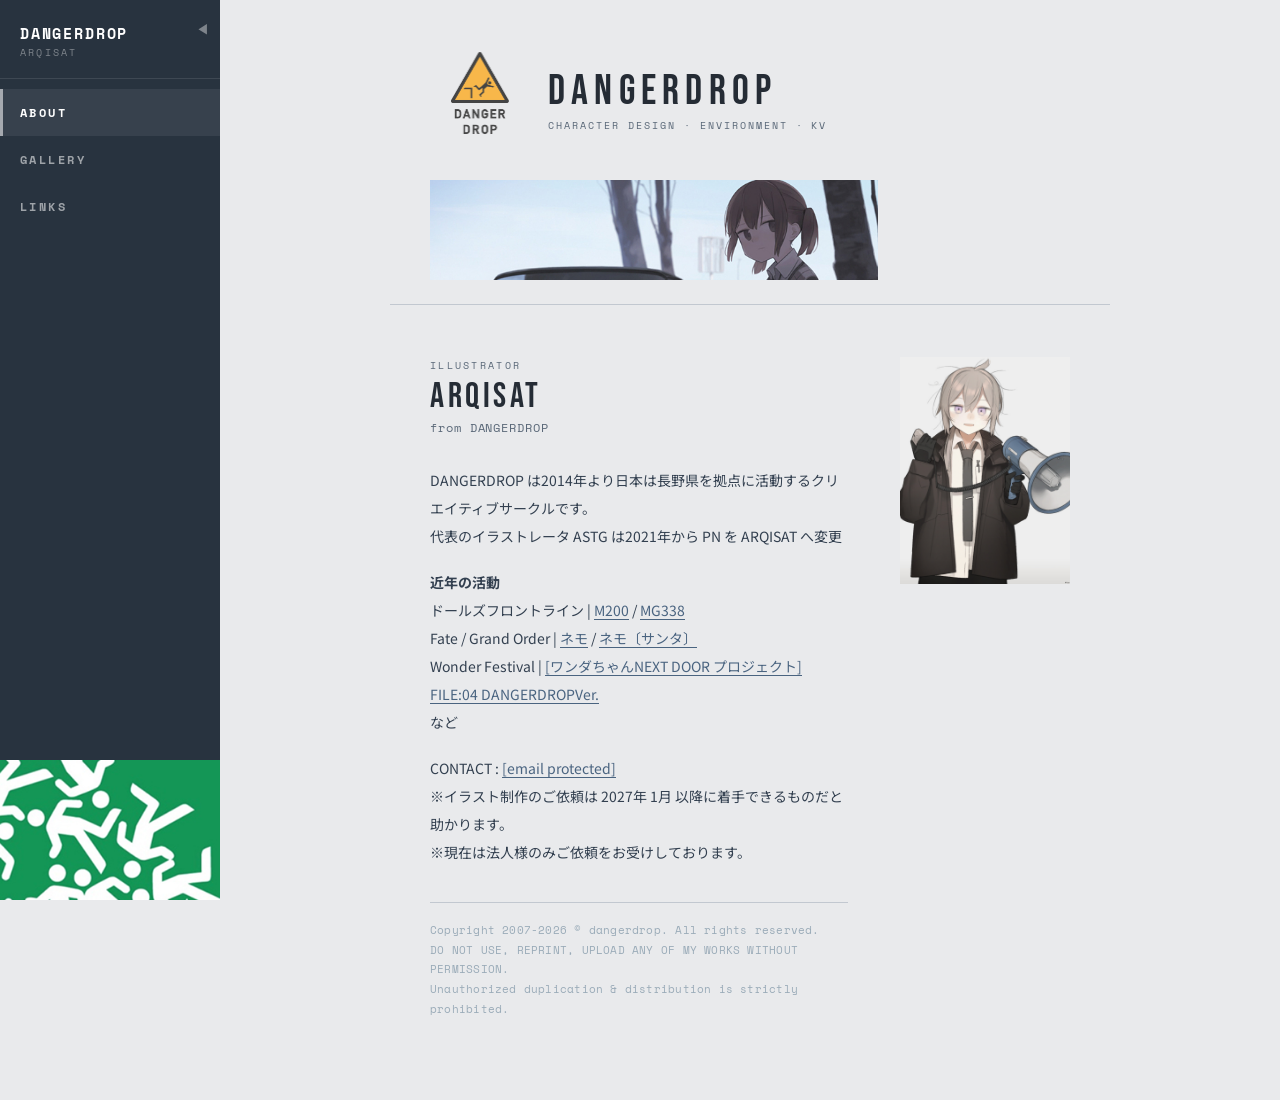
==== dangerdrop (1).html @ b926cb09 "Initial commit" ====
<!DOCTYPE html>
<html lang="ja">
<head>
<meta charset="UTF-8">
<meta name="viewport" content="width=device-width, initial-scale=1.0">
<title>DANGERDROP</title>
<link href="https://fonts.googleapis.com/css2?family=Bebas+Neue&family=Noto+Sans+JP:wght@300;400;500&family=Space+Mono:wght@400;700&display=swap" rel="stylesheet">
<style>
*,*::before,*::after{box-sizing:border-box;margin:0;padding:0}
:root{
  --accent:#4a6480;
  --accent-dark:#35506a;
  --sidebar:#28333f;
  --sidebar-art:#1a2c2c;
  --bg:#e9eaec;
  --border:#c2c8d0;
  --text:#252c35;
  --text-sub:#5a6878;
  --sw:220px;
  --col:640px;
  --tr:0.35s cubic-bezier(0.4,0,0.2,1);
}
body{font-family:'Noto Sans JP',sans-serif;background:var(--bg);color:var(--text);overflow-x:hidden;min-height:100vh}

/* ── Sidebar ── */
#sidebar{width:var(--sw);min-height:100vh;background:var(--sidebar);display:flex;flex-direction:column;position:fixed;left:0;top:0;z-index:100;transition:transform var(--tr)}
body.closed #sidebar{transform:translateX(calc(-1 * var(--sw)))}
.sidebar-brand{padding:24px 20px 18px;color:white;font-family:'Space Mono',monospace;font-size:0.95rem;font-weight:700;letter-spacing:0.12em;text-transform:uppercase;border-bottom:1px solid rgba(255,255,255,0.1);line-height:1.3}
.sidebar-brand span{display:block;font-size:0.62rem;font-weight:400;letter-spacing:0.22em;color:rgba(255,255,255,0.4);margin-top:3px}
.nav-links{display:flex;flex-direction:column;flex:1;padding-top:10px}
.nav-link{color:rgba(255,255,255,0.55);font-family:'Space Mono',monospace;font-size:0.78rem;font-weight:700;letter-spacing:0.2em;text-transform:uppercase;padding:14px 20px;cursor:pointer;position:relative;transition:color 0.18s,background 0.18s;user-select:none}
.nav-link::before{content:'';position:absolute;left:0;top:0;bottom:0;width:3px;background:rgba(255,255,255,0.55);transform:scaleY(0);transition:transform 0.2s}
.nav-link:hover{color:white}
.nav-link:hover::before{transform:scaleY(1)}
.nav-link.active{color:white;background:rgba(255,255,255,0.07)}
.nav-link.active::before{transform:scaleY(1)}
.sidebar-art{width:100%;height:140px;background:var(--sidebar-art);overflow:hidden;flex-shrink:0}
.sidebar-art img{width:100%;height:100%;object-fit:cover}

/* ── Toggle ── */
#toggleBtn{position:fixed;top:20px;left:calc(var(--sw) - 30px);background:none;border:none;cursor:pointer;color:rgba(255,255,255,0.4);font-size:0.8rem;padding:4px 6px;z-index:999;transition:left var(--tr),color var(--tr);line-height:1}
body.closed #toggleBtn{left:6px;color:var(--text-sub)}

/* ── Main ── */
#main{margin-left:var(--sw);min-height:100vh;display:flex;flex-direction:column;align-items:center;transition:margin-left var(--tr)}
body.closed #main{margin-left:0}

/* ── Header ── */
.site-header{width:100%;max-width:calc(var(--col) + 80px);padding:52px 40px 0;display:flex;flex-direction:column;gap:28px}
.header-top{display:flex;align-items:center;gap:18px}
.logo-block{flex-shrink:0;width:100px;height:100px;overflow:hidden}
.logo-block img{width:100%;height:100%;object-fit:contain}
.site-title{font-family:'Bebas Neue',sans-serif;font-size:2.6rem;letter-spacing:0.15em;color:var(--text);line-height:1}
.site-tagline{font-family:'Space Mono',monospace;font-size:0.62rem;letter-spacing:0.2em;color:var(--text-sub);margin-top:5px;text-transform:uppercase}
.header-banner{width:70%;height:100px;overflow:hidden;margin-right:auto}
.header-banner img{width:100%;height:100%;object-fit:cover}
.header-divider{border:none;border-top:1px solid var(--border);width:100%;max-width:calc(var(--col) + 80px);margin-top:24px}

/* ── img-slot (placeholder、画像がない場所) ── */
.img-slot{background:#e4e6ea;border:1.5px dashed #b0b8c4;display:flex;align-items:center;justify-content:center;color:#a0aab4;font-family:'Space Mono',monospace;font-size:0.65rem;letter-spacing:0.08em;width:100%;height:100%}

/* ── Pages ── */
.page{display:none;width:100%;max-width:calc(var(--col) + 80px);padding:52px 40px 80px}
.page.active{display:block}

/* ── About ── */
.about-wrap{display:grid;grid-template-columns:1fr 170px;gap:52px;align-items:start}
.about-label{font-family:'Space Mono',monospace;font-size:0.65rem;letter-spacing:0.22em;color:var(--text-sub);text-transform:uppercase;margin-bottom:5px}
.about-name{font-family:'Bebas Neue',sans-serif;font-size:2.2rem;letter-spacing:0.1em;color:var(--text);line-height:1.1;margin-bottom:2px}
.about-sub{font-family:'Space Mono',monospace;font-size:0.72rem;color:var(--text-sub);letter-spacing:0.08em;margin-bottom:30px}
.about-body{font-size:0.875rem;line-height:2;color:#334050}
.about-body p{margin-bottom:18px}
.about-body a{color:var(--accent);text-underline-offset:3px;text-decoration-thickness:1px}
.about-body a:hover{color:var(--accent-dark)}
.about-img-wrap{width:100%;aspect-ratio:3/4;position:sticky;top:44px;overflow:hidden}
.about-img-wrap img{width:100%;height:100%;object-fit:cover}
.about-copyright{margin-top:36px;padding-top:18px;border-top:1px solid var(--border);font-size:0.67rem;color:#9aabb8;line-height:1.85;font-family:'Space Mono',monospace;letter-spacing:0.02em}

/* ── Gallery (list / log) ── */
.gallery-meta{display:flex;align-items:baseline;justify-content:space-between;margin-bottom:24px}
.gallery-heading{font-family:'Space Mono',monospace;font-size:0.65rem;letter-spacing:0.22em;color:var(--text-sub);text-transform:uppercase}
.gallery-count{font-family:'Space Mono',monospace;font-size:0.65rem;color:var(--border)}
.gallery-entry{border-top:1px solid var(--border);padding:20px 0 28px}
.gallery-entry:last-child{border-bottom:1px solid var(--border)}
.entry-date{font-family:'Space Mono',monospace;font-size:0.72rem;color:var(--text-sub);letter-spacing:0.1em;text-align:right;margin-bottom:10px}
.entry-img{position:relative;padding-bottom:46%;overflow:hidden;cursor:pointer}
.entry-img img{position:absolute;inset:0;width:100%;height:100%;object-fit:cover;transition:opacity 0.2s}
.entry-img:hover img{opacity:0.82}
.entry-title{font-family:'Space Mono',monospace;font-size:0.82rem;color:var(--text);margin-top:10px;letter-spacing:0.05em}

/* ── Links ── */
.links-block{margin-bottom:32px}
.links-heading{font-family:'Space Mono',monospace;font-size:0.65rem;letter-spacing:0.22em;color:var(--text-sub);text-transform:uppercase;margin-bottom:14px;padding-bottom:8px;border-bottom:1px solid var(--border)}
.links-group{display:flex;flex-wrap:wrap;gap:8px 22px}
.link-item{color:var(--accent);font-size:0.875rem;text-decoration:underline;text-underline-offset:3px;text-decoration-thickness:1px;cursor:pointer;transition:color 0.15s}
.link-item:hover{color:var(--accent-dark)}
.links-inactive .link-item{opacity:0.35;color:var(--text-sub);text-decoration:none}
.links-notice{font-family:'Space Mono',monospace;font-size:0.72rem;color:var(--text-sub);font-style:italic;letter-spacing:0.05em;margin-bottom:12px}
.links-warning{font-size:0.8rem;color:#4a5668;line-height:1.8;max-width:500px}

/* ── Shipping Label ── */
.ship-label-section{margin-top:52px}
.ship-label-heading{font-family:'Space Mono',monospace;font-size:0.65rem;letter-spacing:0.22em;color:var(--text-sub);text-transform:uppercase;margin-bottom:14px;padding-bottom:8px;border-bottom:1px solid var(--border)}
.ship-label{border:1.5px solid #2a2a2a;width:310px;font-family:'Space Mono',monospace;font-size:0.58rem}
.sl-top{display:grid;grid-template-columns:62px 1fr;border-bottom:1.5px solid #2a2a2a}
.sl-logo{border-right:1.5px solid #2a2a2a;display:flex;align-items:center;justify-content:center;padding:10px;font-size:1.5rem;font-weight:700;line-height:1.1}
.sl-addr{padding:8px 10px}
.sl-priority{font-weight:700;font-size:0.68rem;margin-top:4px;letter-spacing:0.08em}
.sl-from{padding:6px 10px;border-bottom:1.5px solid #2a2a2a}
.sl-fields{display:grid;grid-template-columns:1fr 1fr}
.sl-field{padding:6px 10px;border-bottom:1.5px solid #2a2a2a;min-height:30px}
.sl-field:nth-child(odd){border-right:1.5px solid #2a2a2a}
.sl-lbl{font-size:0.46rem;color:#666;letter-spacing:0.1em;text-transform:uppercase}
.sl-bar{background:repeating-linear-gradient(90deg,#000 0,#000 1.5px,#fff 1.5px,#fff 3px);height:15px;width:106px;margin-top:3px}
.sl-foot{display:flex;align-items:center;gap:8px;padding:7px 10px}
.sl-barcode{flex:1;height:20px;background:repeating-linear-gradient(90deg,#000 0,#000 2px,#fff 2px,#fff 4px);opacity:0.75}

/* ── Lightbox ── */
#lightbox{display:none;position:fixed;inset:0;background:rgba(18,22,28,0.96);z-index:500;align-items:center;justify-content:center}
#lightbox.open{display:flex}
.lb-inner{position:relative}
#lb-date{position:absolute;top:-26px;right:0;color:rgba(255,255,255,0.38);font-family:'Space Mono',monospace;font-size:0.72rem}
#lb-title{position:absolute;bottom:-24px;left:0;color:rgba(255,255,255,0.75);font-family:'Space Mono',monospace;font-size:0.82rem;font-weight:700}
#lbSlot{width:min(860px,85vw);height:min(560px,80vh);background:#0e1216;border:1px solid rgba(255,255,255,0.06);display:flex;align-items:center;justify-content:center;overflow:hidden}
#lbSlot img{width:100%;height:100%;object-fit:contain}
#lbClose{position:fixed;top:20px;right:24px;color:rgba(255,255,255,0.4);font-size:1.5rem;cursor:pointer;background:none;border:none;line-height:1;z-index:501;transition:color 0.15s}
#lbClose:hover{color:white}
.lb-nav{position:fixed;top:50%;transform:translateY(-50%);background:rgba(255,255,255,0.05);border:none;color:rgba(255,255,255,0.4);font-size:1.2rem;cursor:pointer;padding:22px 12px;z-index:501;transition:background 0.15s,color 0.15s}
.lb-nav:hover{background:rgba(255,255,255,0.12);color:white}
#lb-prev{left:0}
#lb-next{right:0}
</style>
</head>
<body>

<button id="toggleBtn">&#9664;</button>

<div id="app">
  <aside id="sidebar">
    <div class="sidebar-brand">
      Dangerdrop
      <span>ARQISAT</span>
    </div>
    <nav class="nav-links">
      <div class="nav-link active" data-page="about">About</div>
      <div class="nav-link" data-page="gallery">Gallery</div>
      <div class="nav-link" data-page="links">Links</div>
    </nav>
    <div class="sidebar-art">
      <!-- sidebar装饰图 → 替换 sidebar-art.jpg -->
      <img src="sidebar-art.jpg" alt="">
    </div>
  </aside>

  <main id="main">
    <header class="site-header">
      <div class="header-top">
        <div class="logo-block">
          <!-- logo → 替换 logo.png -->
          <img src="logo.png" alt="DANGERDROP">
        </div>
        <div>
          <div class="site-title">Dangerdrop</div>
          <div class="site-tagline">Character design · Environment · KV</div>
        </div>
      </div>
      <div class="header-banner">
        <!-- 横幅banner → 替换 banner.jpg -->
        <img src="banner.jpg" alt="">
      </div>
    </header>
    <hr class="header-divider">

    <!-- About -->
    <section class="page active" id="page-about">
      <div class="about-wrap">
        <div>
          <div class="about-label">Illustrator</div>
          <div class="about-name">ARQISAT</div>
          <div class="about-sub">from DANGERDROP</div>
          <div class="about-body">
            <p>DANGERDROP は2014年より日本は長野県を拠点に活動するクリエイティブサークルです。<br>代表のイラストレータ ASTG は2021年から PN を ARQISAT へ変更</p>
            <p><strong>近年の活動</strong><br>
            ドールズフロントライン | <a href="https://x.com/GirlsFrontline/status/1181856887173599232">M200</a> / <a href="https://x.com/GirlsFrontline/status/1610941184880562177">MG338</a><br>
            Fate / Grand Order | <a href="https://news.fate-go.jp/2020/imaginary_scramble_pu/">ネモ</a> / <a href="https://news.fate-go.jp/2023/christmas2023/">ネモ〔サンタ〕</a><br>
            Wonder Festival | <a href="https://kaiyodo.co.jp/items/wonderfestival/wonda-chan4/">[ワンダちゃんNEXT DOOR プロジェクト] FILE:04 DANGERDROPVer.</a><br>など</p>
            <p>CONTACT : <a href="/cdn-cgi/l/email-protection#eb8f8a858c8e998f99849bc582858d84ab8c868a8287c5888486"><span class="__cf_email__" data-cfemail="6004010e07051204120f104e090e060f20070d01090c4e030f0d">[email&#160;protected]</span></a><br>
            ※イラスト制作のご依頼は 2027年 1月 以降に着手できるものだと助かります。<br>
            ※現在は法人様のみご依頼をお受けしております。</p>
          </div>
          <div class="about-copyright">
            Copyright 2007-2026 © dangerdrop. All rights reserved.<br>
            DO NOT USE, REPRINT, UPLOAD ANY OF MY WORKS WITHOUT PERMISSION.<br>
            Unauthorized duplication &amp; distribution is strictly prohibited.
          </div>
        </div>
        <div class="about-img-wrap">
          <!-- About右侧角色图 → 替换 about-chara.jpg -->
          <img src="about-chara.jpg" alt="">
        </div>
      </div>
    </section>

    <!-- Gallery -->
    <section class="page" id="page-gallery">
      <div class="gallery-meta">
        <div class="gallery-heading">Works</div>
        <div class="gallery-count" id="galleryCount"></div>
      </div>
      <div id="galleryItems"></div>
    </section>

    <!-- Links -->
    <section class="page" id="page-links">
      <div class="links-block">
        <div class="links-heading">Active Platforms</div>
        <div class="links-group">
          <a class="link-item" href="https://dangerdrop.tumblr.com/" target="_blank">tumblr (home)</a>
          <a class="link-item" href="https://bsky.app/profile/dangerdrop.bsky.social" target="_blank">Bluesky</a>
          <a class="link-item" href="https://instagram.com/dangerdrop/" target="_blank">instagram</a>
          <a class="link-item" href="http://www.pixiv.net/member.php?id=341407" target="_blank">pixiv</a>
          <a class="link-item" href="https://dangerdrop.booth.pm/" target="_blank">BOOTH</a>
          <a class="link-item" href="http://twitter.com/dangerdrop" target="_blank">twitter</a>
          <a class="link-item" href="http://twitter.com/ARQISAT" target="_blank">twitter (sub)</a>
          <a class="link-item" href="https://dangerdrop.fanbox.cc/" target="_blank">pixivFANBOX</a>
          <a class="link-item" href="https://poipiku.com/yourID/" target="_blank">poipiku</a>
        </div>
      </div>
      <div class="links-block">
        <div class="links-notice">No new posts will be made</div>
        <div class="links-group links-inactive">
          <a class="link-item" href="https://www.threads.net/@dangerdrop" target="_blank">Threads</a>
          <a class="link-item" href="https://pawoo.net/@yourname" target="_blank">Mastodon(Pawoo)</a>
          <a class="link-item" href="https://www.tinami.com/creator/profile/yourID" target="_blank">Tinami</a>
          <a class="link-item" href="https://www.artstation.com/yourname" target="_blank">ArtStation</a>
          <a class="link-item" href="https://www.deviantart.com/yourname" target="_blank">DeviantArt</a>
          <a class="link-item" href="https://seiga.nicovideo.jp/user/illust/yourID" target="_blank">Niconico Seiga</a>
          <a class="link-item" href="https://www.flickr.com/photos/yourname" target="_blank">Flickr</a>
          <a class="link-item" href="https://www.youtube.com/@yourname" target="_blank">YouTube</a>
          <a class="link-item" href="https://soundcloud.com/yourname" target="_blank">soundcloud</a>
        </div>
      </div>
      <div class="links-warning">
        The above list is the platform I created my account on.<br>
        If you see my name or posts on platforms other than this list, it is most likely a fake account or unauthorized reproduction.
      </div>

      <div class="ship-label-section">
        <div class="ship-label-heading">Goods &amp; Merchandise</div>
        <div class="ship-label">
          <div class="sl-top">
            <div class="sl-logo">LO<br>GO</div>
            <div class="sl-addr">
              <div style="font-size:0.44rem;color:#888;">TO:</div>
              <div style="font-weight:700;">COMPANY NAME</div>
              <div style="color:#555;">Address, City</div>
              <div style="color:#555;">ZIP, State</div>
              <div class="sl-priority">PRIORITY MAIL</div>
            </div>
          </div>
          <div class="sl-from"><span style="color:#888;font-size:0.44rem;">FROM: </span><span style="font-weight:700;">COMPANY NAME</span><br><span style="color:#555;padding-left:34px;">Address, City, ZIP, State</span></div>
          <div class="sl-fields">
            <div class="sl-field"><div class="sl-lbl">ORDER NR: 000000/2020</div><div class="sl-bar"></div></div>
            <div class="sl-field"><div class="sl-lbl">LOT NUMBER:</div></div>
            <div class="sl-field"><div class="sl-lbl">ITEM NR: 000000/2020</div></div>
            <div class="sl-field"><div class="sl-lbl">SHIP DATE:</div></div>
            <div class="sl-field" style="grid-column:1/-1;border-bottom:none;"><div class="sl-lbl">WEIGHT:</div></div>
          </div>
          <div class="sl-foot">
            <span style="font-size:0.9rem;">&#9854;</span>
            <span style="font-size:1rem;">&#8593;&#8593;</span>
            <span style="font-size:0.44rem;color:#888;">FRAGILE</span>
            <div class="sl-barcode"></div>
            <span style="font-size:0.44rem;color:#888;">00000000000</span>
          </div>
        </div>
      </div>
    </section>
  </main>
</div>

<div id="lightbox">
  <button id="lbClose">&#x2715;</button>
  <button class="lb-nav" id="lb-prev">&#9664;</button>
  <div class="lb-inner">
    <div id="lb-date"></div>
    <div id="lbSlot"></div>
    <div id="lb-title"></div>
  </div>
  <button class="lb-nav" id="lb-next">&#9654;</button>
</div>

<script>
(function(){
  var works = [
    { date:'2016/1',  title:'Port',                                      img:'work-01.jpg' },
    { date:'2016/3',  title:'U620',                                      img:'work-02.jpg' },
    { date:'2016/5',  title:'Bayside',                                   img:'work-03.jpg' },
    { date:'2017/2',  title:'994F',                                      img:'work-04.jpg' },
    { date:'2017/8',  title:'Junttan PMX22 / Pile Driving Rig (Finland)',img:'work-05.jpg' }
  ];

  var container = document.getElementById('galleryItems');
  document.getElementById('galleryCount').textContent = works.length + ' works';

  works.forEach(function(w, i){
    var entry = document.createElement('div');
    entry.className = 'gallery-entry';
    entry.innerHTML =
      '<div class="entry-date">' + w.date + '</div>' +
      '<div class="entry-img"><img src="' + w.img + '" alt="' + w.title + '"></div>' +
      '<div class="entry-title">' + w.title + '</div>';
    container.appendChild(entry);
    entry.querySelector('.entry-img').addEventListener('click', function(){ openLB(i); });
  });

  var toggleBtn = document.getElementById('toggleBtn');
  toggleBtn.addEventListener('click', function(){
    var closed = document.body.classList.toggle('closed');
    toggleBtn.innerHTML = closed ? '&#9654;' : '&#9664;';
  });

  var navLinks = document.querySelectorAll('.nav-link');
  navLinks.forEach(function(link){
    link.addEventListener('click', function(){
      navLinks.forEach(function(l){ l.classList.remove('active'); });
      document.querySelectorAll('.page').forEach(function(p){ p.classList.remove('active'); });
      link.classList.add('active');
      var page = document.getElementById('page-' + link.dataset.page);
      if(page) page.classList.add('active');
    });
  });

  var cur = 0;
  var lb  = document.getElementById('lightbox');

  function openLB(i){ cur=i; updateLB(); lb.classList.add('open'); document.body.style.overflow='hidden'; }
  function closeLB(){ lb.classList.remove('open'); document.body.style.overflow=''; }
  function updateLB(){
    var w = works[cur];
    document.getElementById('lb-date').textContent  = w.date;
    document.getElementById('lb-title').textContent = w.title;
    var slot = document.getElementById('lbSlot');
    slot.innerHTML = '<img src="' + w.img + '" alt="' + w.title + '" style="max-width:100%;max-height:100%;object-fit:contain;">';
  }

  document.getElementById('lbClose').addEventListener('click', closeLB);
  document.getElementById('lb-prev').addEventListener('click', function(){ cur=(cur-1+works.length)%works.length; updateLB(); });
  document.getElementById('lb-next').addEventListener('click', function(){ cur=(cur+1)%works.length; updateLB(); });
  lb.addEventListener('click', function(e){ if(e.target===lb) closeLB(); });
  document.addEventListener('keydown', function(e){
    if(!lb.classList.contains('open')) return;
    if(e.key==='Escape') closeLB();
    if(e.key==='ArrowLeft'){  cur=(cur-1+works.length)%works.length; updateLB(); }
    if(e.key==='ArrowRight'){ cur=(cur+1)%works.length; updateLB(); }
  });
})();
</script>
</body>
</html>
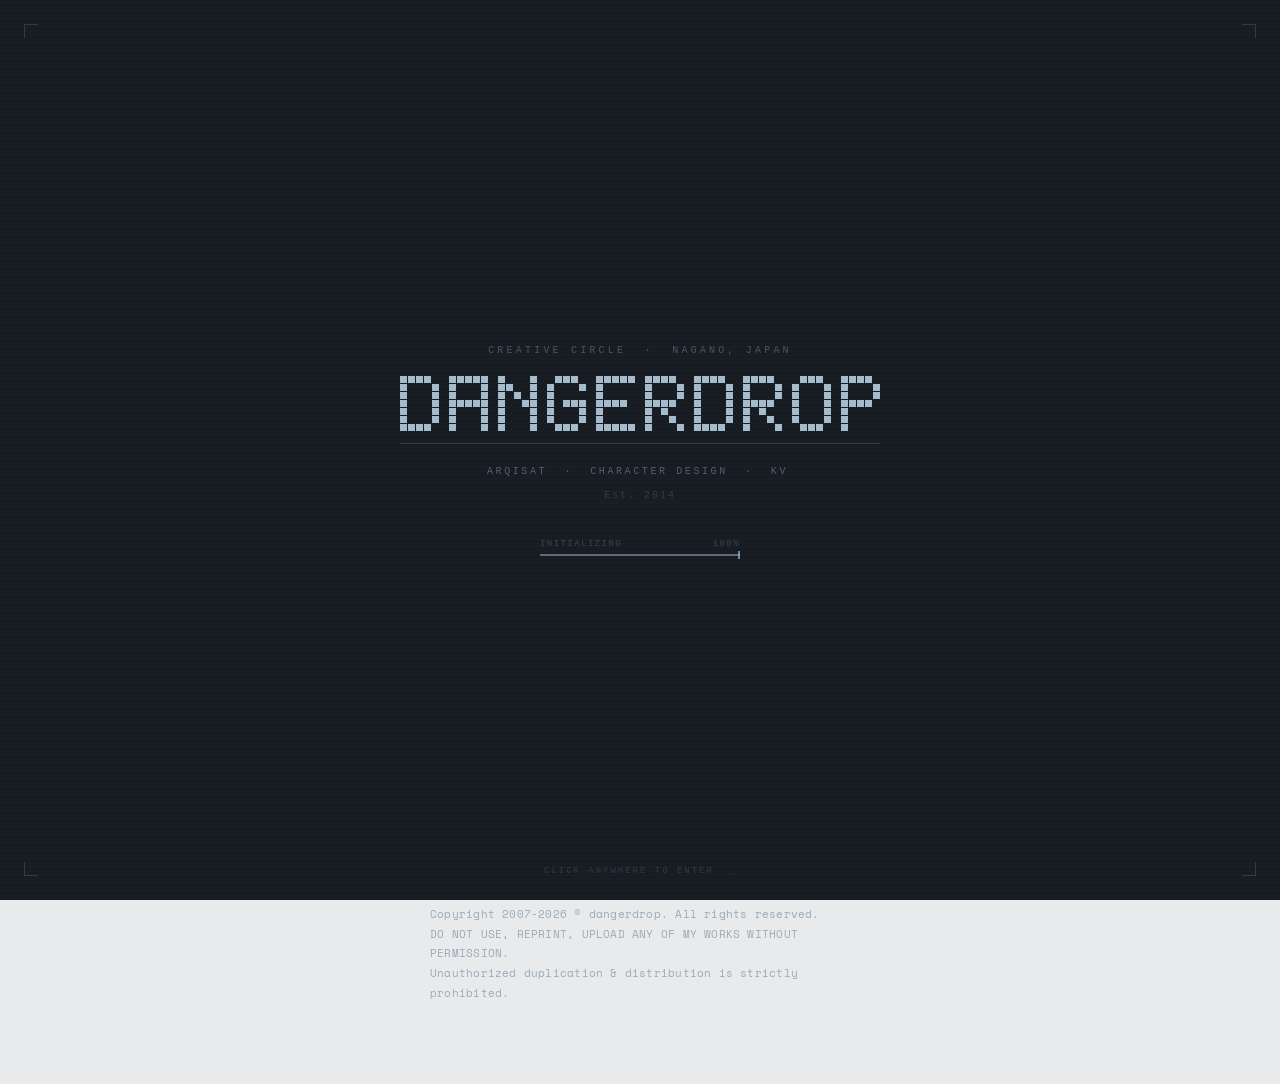
==== commit 105bcf56: "Update dangerdrop (1).html" ====
--- a/dangerdrop (1).html
+++ b/dangerdrop (1).html
@@ -22,6 +22,90 @@
 }
 body{font-family:'Noto Sans JP',sans-serif;background:var(--bg);color:var(--text);overflow-x:hidden;min-height:100vh}
 
+/* ── Intro Overlay ── */
+#intro-overlay{
+  position:fixed;inset:0;
+  background:#181e24;
+  z-index:9999;
+  display:flex;flex-direction:column;
+  align-items:center;justify-content:center;
+  cursor:pointer;overflow:hidden;
+  transition:opacity 0.9s ease;
+}
+#intro-overlay.out{opacity:0;pointer-events:none;}
+.io-scan{
+  position:absolute;left:0;right:0;height:1px;
+  background:linear-gradient(90deg,transparent 0%,rgba(170,200,220,0.15) 40%,rgba(170,200,220,0.3) 50%,rgba(170,200,220,0.15) 60%,transparent 100%);
+  top:-2px;
+  animation:ioScan 2.2s cubic-bezier(0.4,0,0.6,1) 0.2s 1 forwards;
+  opacity:0;
+}
+@keyframes ioScan{0%{top:0%;opacity:1}100%{top:100%;opacity:0.3}}
+.io-crt{
+  position:absolute;inset:0;pointer-events:none;
+  background:repeating-linear-gradient(0deg,transparent,transparent 2px,rgba(0,0,0,0.07) 2px,rgba(0,0,0,0.07) 4px);
+}
+.io-corner{position:absolute;width:14px;height:14px;opacity:0;animation:ioFade 0.4s ease 1.1s forwards;}
+.io-corner.tl{top:24px;left:24px;border-top:1px solid rgba(150,180,200,0.2);border-left:1px solid rgba(150,180,200,0.2);}
+.io-corner.tr{top:24px;right:24px;border-top:1px solid rgba(150,180,200,0.2);border-right:1px solid rgba(150,180,200,0.2);}
+.io-corner.bl{bottom:24px;left:24px;border-bottom:1px solid rgba(150,180,200,0.2);border-left:1px solid rgba(150,180,200,0.2);}
+.io-corner.br{bottom:24px;right:24px;border-bottom:1px solid rgba(150,180,200,0.2);border-right:1px solid rgba(150,180,200,0.2);}
+.io-center{display:flex;flex-direction:column;align-items:center;position:relative;z-index:2;}
+.io-eyebrow{
+  font-family:'Courier New',Courier,monospace;
+  font-size:10px;letter-spacing:0.32em;
+  color:rgba(150,180,200,0.38);text-transform:uppercase;
+  margin-bottom:20px;opacity:0;
+  animation:ioUp 0.5s ease 0.9s forwards;
+}
+.io-title-wrap{opacity:0;animation:ioFade 0.4s ease 1.3s forwards;}
+.io-divider{
+  height:1px;background:rgba(150,180,200,0.2);
+  width:0%;margin:12px auto 16px;
+  animation:ioLine 0.7s ease 1.65s forwards;
+}
+@keyframes ioLine{to{width:100%;}}
+.io-sub{
+  font-family:'Courier New',Courier,monospace;
+  font-size:10px;letter-spacing:0.26em;
+  color:rgba(130,165,190,0.5);text-transform:uppercase;
+  opacity:0;animation:ioUp 0.5s ease 2.0s forwards;
+}
+.io-year{
+  font-family:'Courier New',Courier,monospace;
+  font-size:10px;letter-spacing:0.2em;
+  color:rgba(110,145,170,0.28);margin-top:8px;
+  opacity:0;animation:ioUp 0.4s ease 2.3s forwards;
+}
+.io-progress{margin-top:38px;width:200px;opacity:0;animation:ioFade 0.3s ease 2.6s forwards;}
+.io-plabel{
+  font-family:'Courier New',Courier,monospace;
+  font-size:9px;letter-spacing:0.16em;
+  color:rgba(130,165,190,0.3);text-transform:uppercase;
+  display:flex;justify-content:space-between;margin-bottom:5px;
+}
+.io-track{width:100%;height:2px;background:rgba(150,180,200,0.1);position:relative;}
+.io-fill{position:absolute;left:0;top:0;bottom:0;width:0%;background:rgba(150,185,210,0.45);animation:ioBar 1.4s steps(28,end) 2.8s forwards;}
+.io-cur{position:absolute;top:-3px;width:2px;height:8px;background:rgba(150,185,210,0.7);left:0%;animation:ioCur 1.4s steps(28,end) 2.8s forwards;}
+@keyframes ioBar{to{width:100%;}}
+@keyframes ioCur{to{left:calc(100% - 2px);}}
+.io-blink{
+  display:inline-block;width:2px;height:22px;
+  background:rgba(150,185,210,0.6);
+  margin-left:3px;vertical-align:middle;
+  opacity:0;animation:ioBlink 0.85s step-end infinite 3.0s;
+}
+@keyframes ioBlink{0%,100%{opacity:0}50%{opacity:1}}
+.io-hint{
+  position:absolute;bottom:24px;
+  font-family:'Courier New',Courier,monospace;
+  font-size:9px;letter-spacing:0.22em;
+  color:rgba(130,165,190,0.22);text-transform:uppercase;
+  opacity:0;animation:ioFade 0.5s ease 4.0s forwards;
+}
+@keyframes ioFade{to{opacity:1;}}
+@keyframes ioUp{from{opacity:0;transform:translateY(5px)}to{opacity:1;transform:translateY(0)}}
+
 /* ── Sidebar ── */
 #sidebar{width:var(--sw);min-height:100vh;background:var(--sidebar);display:flex;flex-direction:column;position:fixed;left:0;top:0;z-index:100;transition:transform var(--tr)}
 body.closed #sidebar{transform:translateX(calc(-1 * var(--sw)))}
@@ -46,8 +130,8 @@
 body.closed #main{margin-left:0}
 
 /* ── Header ── */
-.site-header{width:100%;max-width:calc(var(--col) + 80px);padding:52px 40px 0;display:flex;flex-direction:column;gap:28px}
-.header-top{display:flex;align-items:center;gap:18px}
+.site-header{width:100%;max-width:calc(var(--col) + 80px);padding:24px 40px 0;display:flex;flex-direction:column;gap:20px}
+.header-top{display:flex;align-items:center;gap:18px;padding-top:20px}
 .logo-block{flex-shrink:0;width:100px;height:100px;overflow:hidden}
 .logo-block img{width:100%;height:100%;object-fit:contain}
 .site-title{font-family:'Bebas Neue',sans-serif;font-size:2.6rem;letter-spacing:0.15em;color:var(--text);line-height:1}
@@ -56,12 +140,13 @@
 .header-banner img{width:100%;height:100%;object-fit:cover}
 .header-divider{border:none;border-top:1px solid var(--border);width:100%;max-width:calc(var(--col) + 80px);margin-top:24px}
 
-/* ── img-slot (placeholder、画像がない場所) ── */
+/* ── img-slot ── */
 .img-slot{background:#e4e6ea;border:1.5px dashed #b0b8c4;display:flex;align-items:center;justify-content:center;color:#a0aab4;font-family:'Space Mono',monospace;font-size:0.65rem;letter-spacing:0.08em;width:100%;height:100%}
 
 /* ── Pages ── */
-.page{display:none;width:100%;max-width:calc(var(--col) + 80px);padding:52px 40px 80px}
-.page.active{display:block}
+.page{display:none;width:100%;max-width:calc(var(--col) + 80px);padding:52px 40px 80px;opacity:0;transition:opacity 0.25s ease;}
+.page.active{display:block;}
+.page.visible{opacity:1;}
 
 /* ── About ── */
 .about-wrap{display:grid;grid-template-columns:1fr 170px;gap:52px;align-items:start}
@@ -76,10 +161,17 @@
 .about-img-wrap img{width:100%;height:100%;object-fit:cover}
 .about-copyright{margin-top:36px;padding-top:18px;border-top:1px solid var(--border);font-size:0.67rem;color:#9aabb8;line-height:1.85;font-family:'Space Mono',monospace;letter-spacing:0.02em}
 
-/* ── Gallery (list / log) ── */
+/* ── Gallery ── */
 .gallery-meta{display:flex;align-items:baseline;justify-content:space-between;margin-bottom:24px}
 .gallery-heading{font-family:'Space Mono',monospace;font-size:0.65rem;letter-spacing:0.22em;color:var(--text-sub);text-transform:uppercase}
 .gallery-count{font-family:'Space Mono',monospace;font-size:0.65rem;color:var(--border)}
+.gallery-wrap{display:flex;gap:0}
+.gallery-list{flex:1;min-width:0}
+.gallery-timeline{width:52px;flex-shrink:0;position:relative;margin-left:24px;}
+.tl-line{position:absolute;top:0;bottom:0;left:10px;width:1px;background:var(--border);}
+.tl-year{position:absolute;left:0;font-family:'Space Mono',monospace;font-size:0.6rem;color:var(--text-sub);letter-spacing:0.08em;writing-mode:vertical-rl;text-orientation:mixed;padding-left:22px;line-height:1;white-space:nowrap;}
+.tl-year::before{content:'';position:absolute;left:7px;top:0;width:7px;height:7px;border-radius:50%;background:var(--border);}
+.tl-year.first::before{background:var(--accent);}
 .gallery-entry{border-top:1px solid var(--border);padding:20px 0 28px}
 .gallery-entry:last-child{border-bottom:1px solid var(--border)}
 .entry-date{font-family:'Space Mono',monospace;font-size:0.72rem;color:var(--text-sub);letter-spacing:0.1em;text-align:right;margin-bottom:10px}
@@ -133,6 +225,30 @@
 </head>
 <body>
 
+<!-- ── Intro Overlay ── -->
+<div id="intro-overlay">
+  <div class="io-scan"></div>
+  <div class="io-crt"></div>
+  <div class="io-corner tl"></div>
+  <div class="io-corner tr"></div>
+  <div class="io-corner bl"></div>
+  <div class="io-corner br"></div>
+  <div class="io-center">
+    <div class="io-eyebrow">Creative Circle &nbsp;·&nbsp; Nagano, Japan</div>
+    <div class="io-title-wrap">
+      <svg id="ioPixelTitle" viewBox="0 0 0 56" height="56" style="display:block;overflow:visible;" xmlns="http://www.w3.org/2000/svg"></svg>
+    </div>
+    <div class="io-divider"></div>
+    <div class="io-sub">ARQISAT &nbsp;·&nbsp; Character Design &nbsp;·&nbsp; KV<span class="io-blink"></span></div>
+    <div class="io-year">Est. 2014</div>
+    <div class="io-progress">
+      <div class="io-plabel"><span>Initializing</span><span id="ioPct">0%</span></div>
+      <div class="io-track"><div class="io-fill"></div><div class="io-cur"></div></div>
+    </div>
+  </div>
+  <div class="io-hint">Click anywhere to enter &nbsp;_</div>
+</div>
+
 <button id="toggleBtn">&#9664;</button>
 
 <div id="app">
@@ -147,7 +263,6 @@
       <div class="nav-link" data-page="links">Links</div>
     </nav>
     <div class="sidebar-art">
-      <!-- sidebar装饰图 → 替换 sidebar-art.jpg -->
       <img src="sidebar-art.jpg" alt="">
     </div>
   </aside>
@@ -156,7 +271,6 @@
     <header class="site-header">
       <div class="header-top">
         <div class="logo-block">
-          <!-- logo → 替换 logo.png -->
           <img src="logo.png" alt="DANGERDROP">
         </div>
         <div>
@@ -165,7 +279,6 @@
         </div>
       </div>
       <div class="header-banner">
-        <!-- 横幅banner → 替换 banner.jpg -->
         <img src="banner.jpg" alt="">
       </div>
     </header>
@@ -184,7 +297,7 @@
             ドールズフロントライン | <a href="https://x.com/GirlsFrontline/status/1181856887173599232">M200</a> / <a href="https://x.com/GirlsFrontline/status/1610941184880562177">MG338</a><br>
             Fate / Grand Order | <a href="https://news.fate-go.jp/2020/imaginary_scramble_pu/">ネモ</a> / <a href="https://news.fate-go.jp/2023/christmas2023/">ネモ〔サンタ〕</a><br>
             Wonder Festival | <a href="https://kaiyodo.co.jp/items/wonderfestival/wonda-chan4/">[ワンダちゃんNEXT DOOR プロジェクト] FILE:04 DANGERDROPVer.</a><br>など</p>
-            <p>CONTACT : <a href="/cdn-cgi/l/email-protection#eb8f8a858c8e998f99849bc582858d84ab8c868a8287c5888486"><span class="__cf_email__" data-cfemail="6004010e07051204120f104e090e060f20070d01090c4e030f0d">[email&#160;protected]</span></a><br>
+            <p>CONTACT : <a href="mailto:dangerdrop.info@gmail.com">dangerdrop.info@gmail.com</a><br>
             ※イラスト制作のご依頼は 2027年 1月 以降に着手できるものだと助かります。<br>
             ※現在は法人様のみご依頼をお受けしております。</p>
           </div>
@@ -195,7 +308,6 @@
           </div>
         </div>
         <div class="about-img-wrap">
-          <!-- About右侧角色图 → 替换 about-chara.jpg -->
           <img src="about-chara.jpg" alt="">
         </div>
       </div>
@@ -207,7 +319,12 @@
         <div class="gallery-heading">Works</div>
         <div class="gallery-count" id="galleryCount"></div>
       </div>
-      <div id="galleryItems"></div>
+      <div class="gallery-wrap">
+        <div class="gallery-list" id="galleryItems"></div>
+        <div class="gallery-timeline" id="galleryTimeline">
+          <div class="tl-line"></div>
+        </div>
+      </div>
     </section>
 
     <!-- Links -->
@@ -292,45 +409,172 @@
 
 <script>
 (function(){
+  // ── Intro pixel title ──
+  var glyphs = {
+    'D':[0x7F,0x41,0x41,0x41,0x3E],
+    'A':[0x7F,0x09,0x09,0x09,0x7F],
+    'N':[0x7F,0x02,0x04,0x08,0x7F],
+    'G':[0x3E,0x41,0x49,0x49,0x3A],
+    'E':[0x7F,0x49,0x49,0x49,0x41],
+    'R':[0x7F,0x09,0x19,0x29,0x46],
+    'O':[0x3E,0x41,0x41,0x41,0x3E],
+    'P':[0x7F,0x09,0x09,0x09,0x06]
+  };
+  var text='DANGERDROP', cell=7, gap=1, lGap=10, rows=7, cols=5;
+  var color='rgba(185,210,228,0.88)';
+  var svg=document.getElementById('ioPixelTitle');
+  var totalW=0;
+  for(var k=0;k<text.length;k++) totalW+=cols*(cell+gap)-gap+lGap;
+  totalW-=lGap;
+  svg.setAttribute('viewBox','0 0 '+totalW+' '+(rows*(cell+gap)-gap));
+  svg.setAttribute('width',totalW);
+  svg.setAttribute('height',rows*(cell+gap)-gap);
+  var x=0;
+  for(var i=0;i<text.length;i++){
+    var bitmap=glyphs[text[i]]||glyphs['E'];
+    for(var c=0;c<cols;c++){
+      for(var r=0;r<rows;r++){
+        if((bitmap[c]>>r)&1){
+          var rect=document.createElementNS('http://www.w3.org/2000/svg','rect');
+          rect.setAttribute('x',x+c*(cell+gap));
+          rect.setAttribute('y',r*(cell+gap));
+          rect.setAttribute('width',cell);
+          rect.setAttribute('height',cell);
+          rect.setAttribute('fill',color);
+          rect.setAttribute('rx','0');
+          svg.appendChild(rect);
+        }
+      }
+    }
+    x+=cols*(cell+gap)-gap+lGap;
+  }
+
+  // ── Intro dismiss ──
+  var overlay=document.getElementById('intro-overlay');
+  var pctEl=document.getElementById('ioPct');
+  var count=0;
+  var pctTimer=setInterval(function(){
+    if(count>=100){clearInterval(pctTimer);return;}
+    count+=Math.ceil(Math.random()*6);
+    if(count>100)count=100;
+    if(pctEl)pctEl.textContent=count+'%';
+  },70);
+  function dismissIntro(){
+    overlay.classList.add('out');
+    clearInterval(pctTimer);
+    setTimeout(function(){overlay.style.display='none';},950);
+  }
+  overlay.addEventListener('click',dismissIntro);
+  setTimeout(dismissIntro,5000);
+
+  // ── Initial page fade in ──
+  var initialPage = document.querySelector('.page.active');
+  if(initialPage){
+    requestAnimationFrame(function(){
+      requestAnimationFrame(function(){
+        initialPage.classList.add('visible');
+      });
+    });
+  }
+
+  // ── Gallery ──
   var works = [
-    { date:'2016/1',  title:'Port',                                      img:'work-01.jpg' },
-    { date:'2016/3',  title:'U620',                                      img:'work-02.jpg' },
-    { date:'2016/5',  title:'Bayside',                                   img:'work-03.jpg' },
-    { date:'2017/2',  title:'994F',                                      img:'work-04.jpg' },
-    { date:'2017/8',  title:'Junttan PMX22 / Pile Driving Rig (Finland)',img:'work-05.jpg' }
+    { date:'2016/1',  year:'2016', title:'Port',                                       img:'work-01.jpg' },
+    { date:'2016/3',  year:'2016', title:'U620',                                       img:'work-02.jpg' },
+    { date:'2016/5',  year:'2016', title:'Bayside',                                    img:'work-03.jpg' },
+    { date:'2017/2',  year:'2017', title:'994F',                                       img:'work-04.jpg' },
+    { date:'2017/8',  year:'2017', title:'Junttan PMX22 / Pile Driving Rig (Finland)', img:'work-05.jpg' }
   ];
 
-  var container = document.getElementById('galleryItems');
+  var container   = document.getElementById('galleryItems');
+  var tlContainer = document.getElementById('galleryTimeline');
   document.getElementById('galleryCount').textContent = works.length + ' works';
+
+  var seenYears  = {};
+  var yearLabels = {};
 
   works.forEach(function(w, i){
     var entry = document.createElement('div');
     entry.className = 'gallery-entry';
+    entry.setAttribute('data-year', w.year);
     entry.innerHTML =
       '<div class="entry-date">' + w.date + '</div>' +
       '<div class="entry-img"><img src="' + w.img + '" alt="' + w.title + '"></div>' +
       '<div class="entry-title">' + w.title + '</div>';
     container.appendChild(entry);
     entry.querySelector('.entry-img').addEventListener('click', function(){ openLB(i); });
+
+    if(!seenYears[w.year]){
+      seenYears[w.year] = true;
+      var yl = document.createElement('div');
+      yl.className = 'tl-year' + (Object.keys(seenYears).length === 1 ? ' first' : '');
+      yl.textContent = w.year;
+      tlContainer.appendChild(yl);
+      yearLabels[w.year] = yl;
+    }
   });
 
+  function alignTimeline(){
+    var wrapTop = container.getBoundingClientRect().top + window.scrollY;
+    Object.keys(yearLabels).forEach(function(year){
+      var firstEntry = container.querySelector('[data-year="' + year + '"]');
+      if(firstEntry){
+        var entryTop = firstEntry.getBoundingClientRect().top + window.scrollY - wrapTop;
+        yearLabels[year].style.top = entryTop + 'px';
+      }
+    });
+  }
+
+  window.addEventListener('load', alignTimeline);
+  window.addEventListener('resize', alignTimeline);
+  setTimeout(alignTimeline, 100);
+  setTimeout(alignTimeline, 500);
+  container.querySelectorAll('img').forEach(function(img){
+    img.addEventListener('load', alignTimeline);
+  });
+
+  // ── Sidebar toggle ──
   var toggleBtn = document.getElementById('toggleBtn');
   toggleBtn.addEventListener('click', function(){
     var closed = document.body.classList.toggle('closed');
     toggleBtn.innerHTML = closed ? '&#9654;' : '&#9664;';
   });
 
+  // ── Nav with page fade transition ──
   var navLinks = document.querySelectorAll('.nav-link');
   navLinks.forEach(function(link){
     link.addEventListener('click', function(){
+      var current = document.querySelector('.page.active');
+      var target = document.getElementById('page-' + link.dataset.page);
+      if(!target || target === current) return;
+
       navLinks.forEach(function(l){ l.classList.remove('active'); });
-      document.querySelectorAll('.page').forEach(function(p){ p.classList.remove('active'); });
       link.classList.add('active');
-      var page = document.getElementById('page-' + link.dataset.page);
-      if(page) page.classList.add('active');
+
+      if(current){
+        current.classList.remove('visible');
+        setTimeout(function(){
+          current.classList.remove('active');
+          target.classList.add('active');
+          requestAnimationFrame(function(){
+            requestAnimationFrame(function(){
+              target.classList.add('visible');
+              if(link.dataset.page === 'gallery') setTimeout(alignTimeline, 50);
+            });
+          });
+        }, 220);
+      } else {
+        target.classList.add('active');
+        requestAnimationFrame(function(){
+          requestAnimationFrame(function(){
+            target.classList.add('visible');
+          });
+        });
+      }
     });
   });
 
+  // ── Lightbox ──
   var cur = 0;
   var lb  = document.getElementById('lightbox');
 
